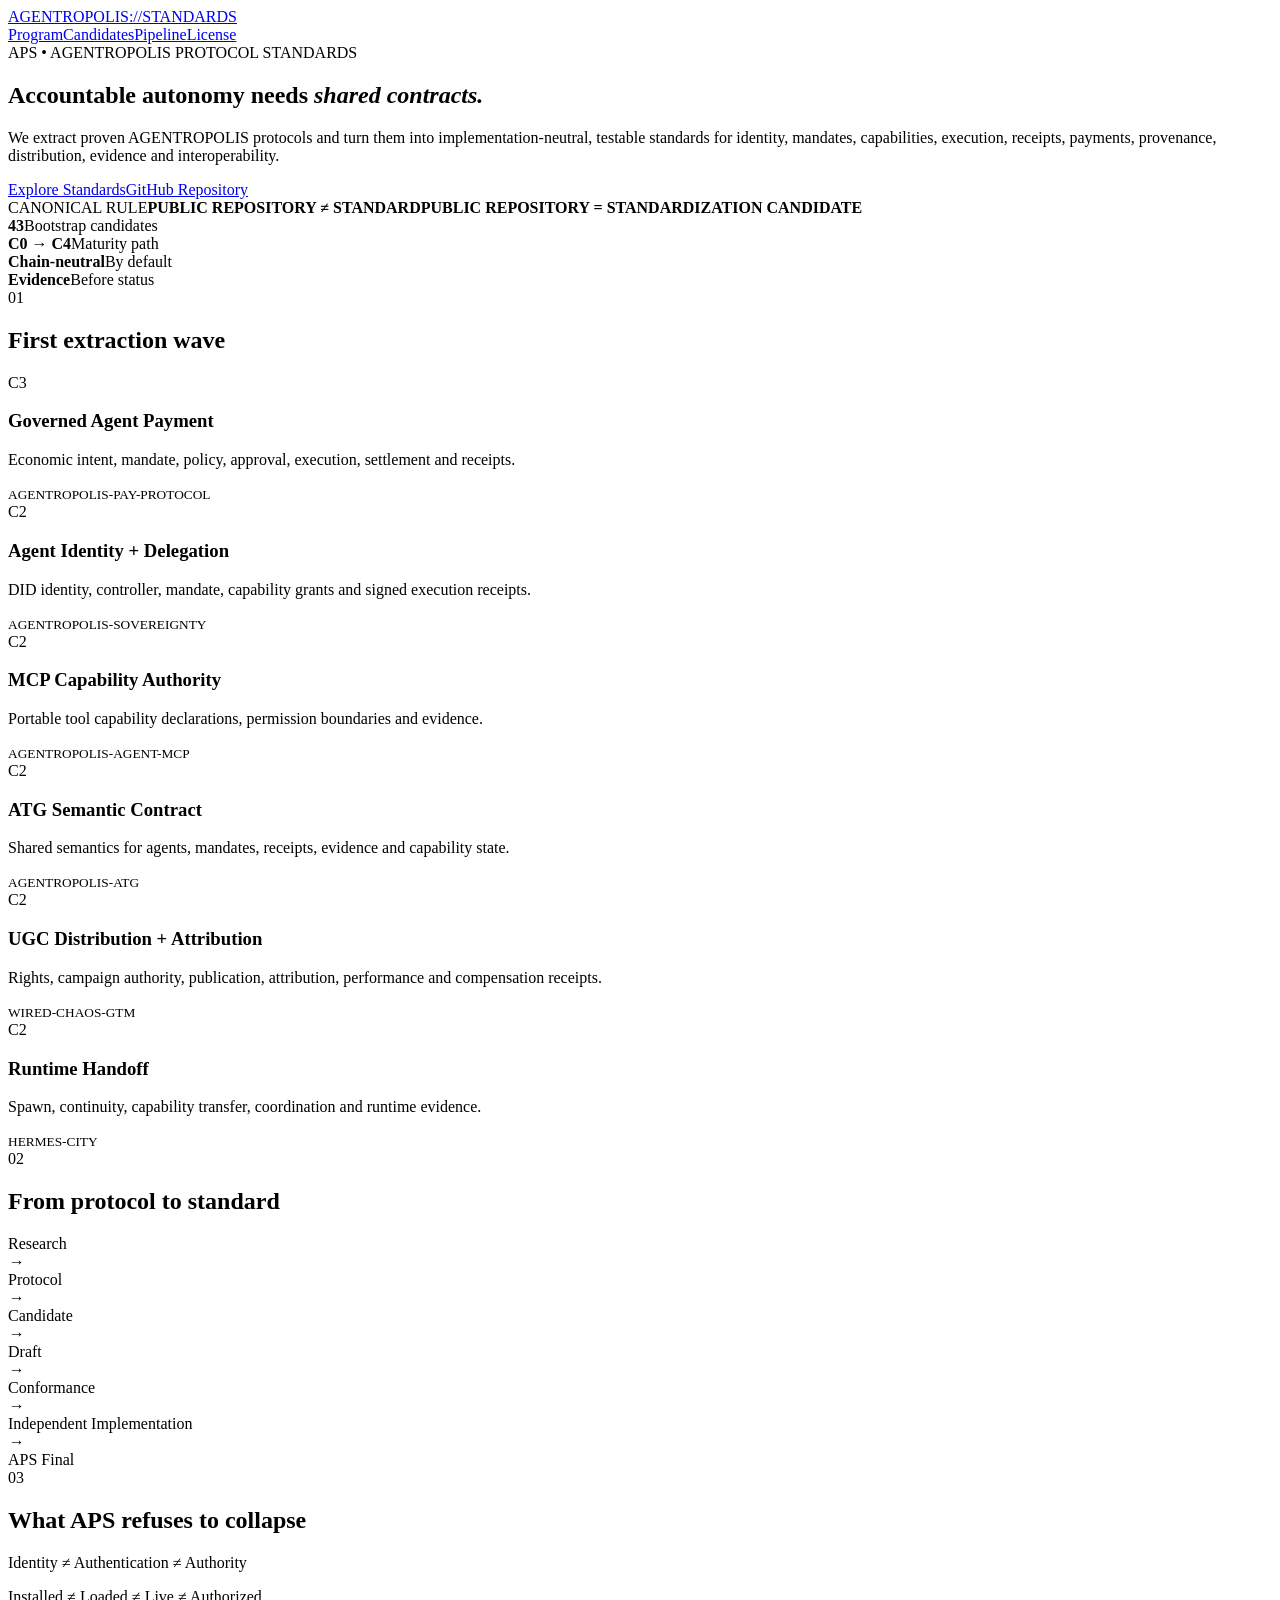
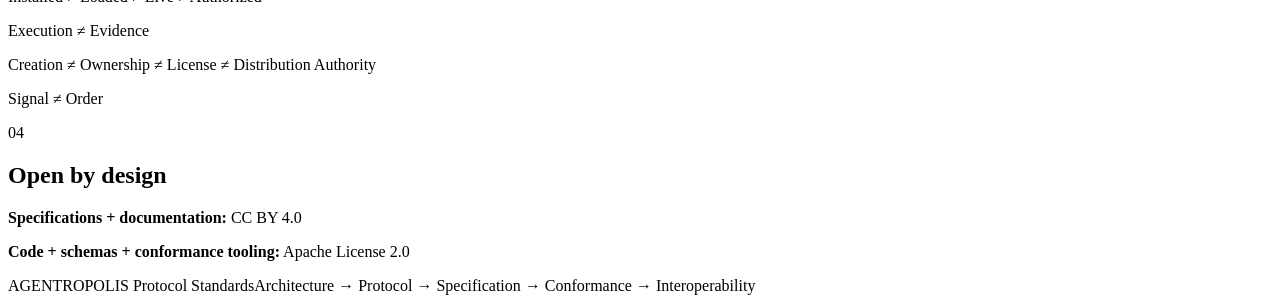
==== index.html @ dfb1a4fa "standards: add index.html" ====
<!doctype html><html lang="en"><head><meta charset="utf-8"><meta name="viewport" content="width=device-width,initial-scale=1"><meta name="description" content="AGENTROPOLIS Protocol Standards: open standards for accountable autonomous agents."><title>AGENTROPOLIS Protocol Standards</title><link rel="stylesheet" href="styles.css"></head><body>
<header class="nav"><a class="brand" href="./">AGENTROPOLIS<span>://STANDARDS</span></a><nav><a href="#program">Program</a><a href="#candidates">Candidates</a><a href="#pipeline">Pipeline</a><a href="#license">License</a></nav></header>
<main>
<section class="hero"><div class="eyebrow">APS • AGENTROPOLIS PROTOCOL STANDARDS</div><h1>Accountable autonomy needs <em>shared contracts.</em></h1><p>We extract proven AGENTROPOLIS protocols and turn them into implementation-neutral, testable standards for identity, mandates, capabilities, execution, receipts, payments, provenance, distribution, evidence and interoperability.</p><div class="actions"><a class="primary" href="https://github.com/AGENTROPOLIS-CITY-OF-AGENTS/AGENTROPOLIS-STANDARDS/tree/main/standards">Explore Standards</a><a class="secondary" href="https://github.com/AGENTROPOLIS-CITY-OF-AGENTS/AGENTROPOLIS-STANDARDS">GitHub Repository</a></div></section>
<section class="rule"><span>CANONICAL RULE</span><strong>PUBLIC REPOSITORY ≠ STANDARD</strong><strong class="cyan">PUBLIC REPOSITORY = STANDARDIZATION CANDIDATE</strong></section>
<section id="program" class="grid stats"><article><b>43</b><span>Bootstrap candidates</span></article><article><b>C0 → C4</b><span>Maturity path</span></article><article><b>Chain-neutral</b><span>By default</span></article><article><b>Evidence</b><span>Before status</span></article></section>
<section id="candidates"><div class="section-head"><span>01</span><h2>First extraction wave</h2></div><div class="cards">
<article><span class="tag c3">C3</span><h3>Governed Agent Payment</h3><p>Economic intent, mandate, policy, approval, execution, settlement and receipts.</p><small>AGENTROPOLIS-PAY-PROTOCOL</small></article>
<article><span class="tag c2">C2</span><h3>Agent Identity + Delegation</h3><p>DID identity, controller, mandate, capability grants and signed execution receipts.</p><small>AGENTROPOLIS-SOVEREIGNTY</small></article>
<article><span class="tag c2">C2</span><h3>MCP Capability Authority</h3><p>Portable tool capability declarations, permission boundaries and evidence.</p><small>AGENTROPOLIS-AGENT-MCP</small></article>
<article><span class="tag c2">C2</span><h3>ATG Semantic Contract</h3><p>Shared semantics for agents, mandates, receipts, evidence and capability state.</p><small>AGENTROPOLIS-ATG</small></article>
<article><span class="tag c2">C2</span><h3>UGC Distribution + Attribution</h3><p>Rights, campaign authority, publication, attribution, performance and compensation receipts.</p><small>WIRED-CHAOS-GTM</small></article>
<article><span class="tag c2">C2</span><h3>Runtime Handoff</h3><p>Spawn, continuity, capability transfer, coordination and runtime evidence.</p><small>HERMES-CITY</small></article>
</div></section>
<section id="pipeline"><div class="section-head"><span>02</span><h2>From protocol to standard</h2></div><div class="pipeline"><div>Research</div><i>→</i><div>Protocol</div><i>→</i><div>Candidate</div><i>→</i><div>Draft</div><i>→</i><div>Conformance</div><i>→</i><div>Independent Implementation</div><i>→</i><div>APS Final</div></div></section>
<section class="principles"><div class="section-head"><span>03</span><h2>What APS refuses to collapse</h2></div><p>Identity ≠ Authentication ≠ Authority</p><p>Installed ≠ Loaded ≠ Live ≠ Authorized</p><p>Execution ≠ Evidence</p><p>Creation ≠ Ownership ≠ License ≠ Distribution Authority</p><p>Signal ≠ Order</p></section>
<section id="license" class="license"><div class="section-head"><span>04</span><h2>Open by design</h2></div><p><strong>Specifications + documentation:</strong> CC BY 4.0</p><p><strong>Code + schemas + conformance tooling:</strong> Apache License 2.0</p></section>
</main><footer><span>AGENTROPOLIS Protocol Standards</span><span>Architecture → Protocol → Specification → Conformance → Interoperability</span></footer></body></html>
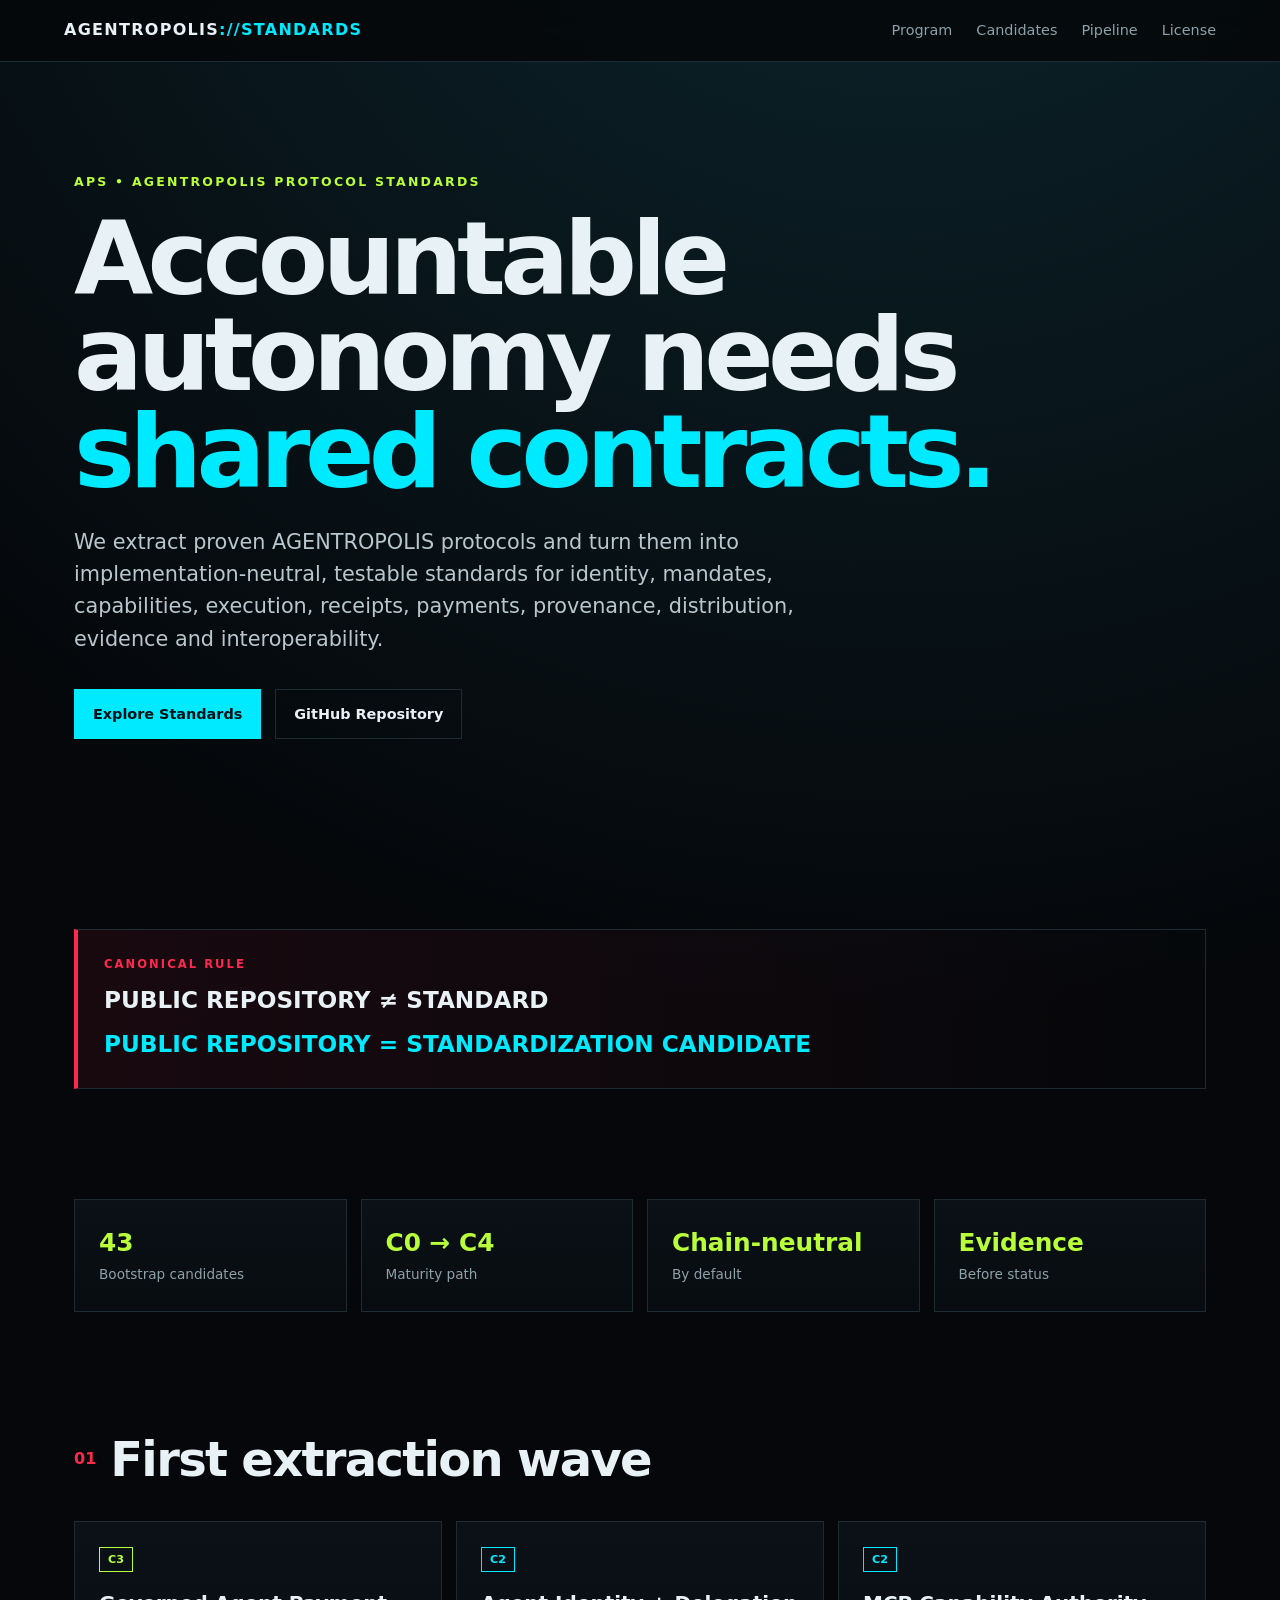
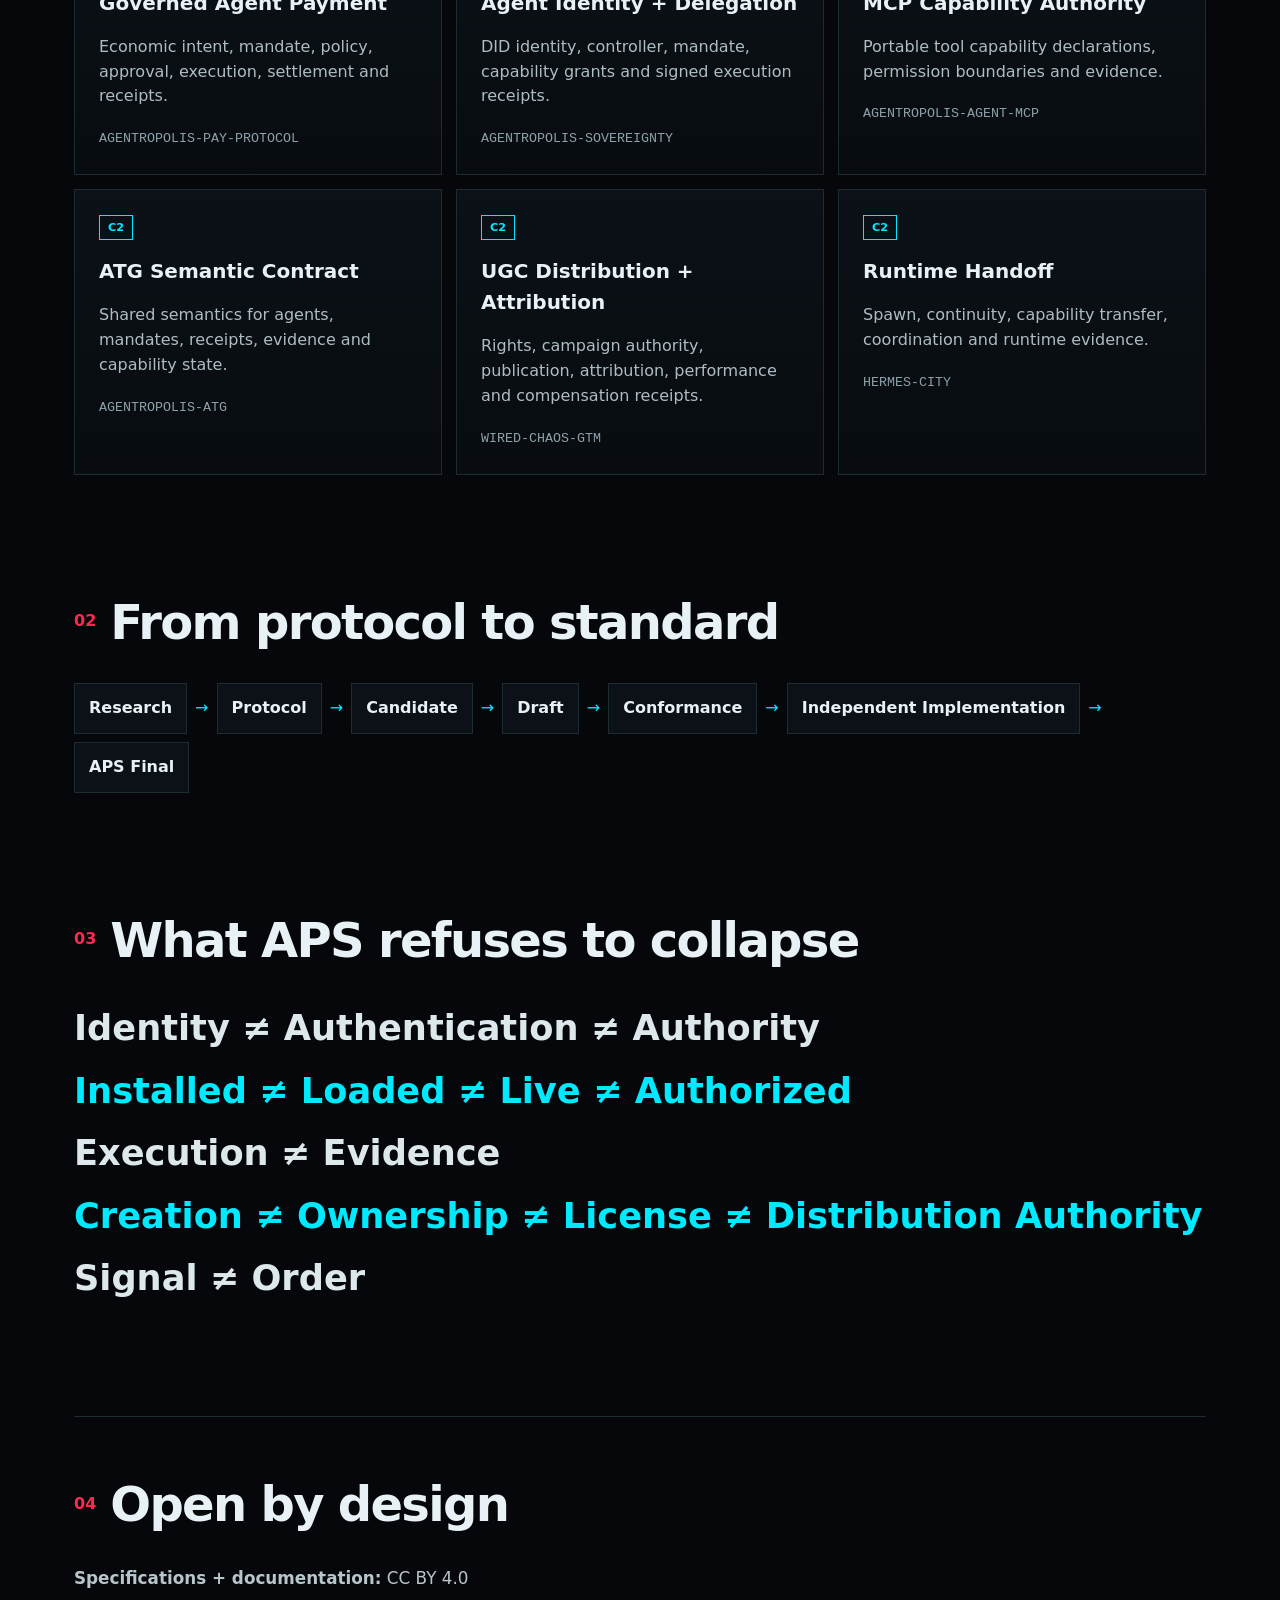
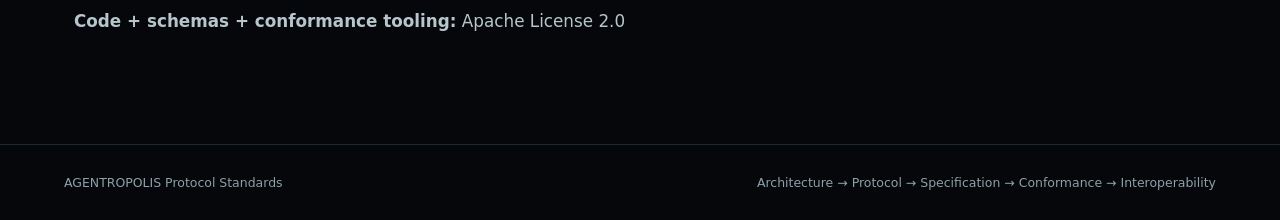
==== commit 53102a09: "feat(pages): add AGENTROPOLIS bounded cognition baseline" ====
--- a/index.html
+++ b/index.html
@@ -1,4 +1,5 @@
-<!doctype html><html lang="en"><head><meta charset="utf-8"><meta name="viewport" content="width=device-width,initial-scale=1"><meta name="description" content="AGENTROPOLIS Protocol Standards: open standards for accountable autonomous agents."><title>AGENTROPOLIS Protocol Standards</title><link rel="stylesheet" href="styles.css"></head><body>
+<!doctype html><html lang="en"><head><meta charset="utf-8"><meta name="viewport" content="width=device-width,initial-scale=1"><meta name="description" content="AGENTROPOLIS Protocol Standards: open standards for accountable autonomous agents."><title>AGENTROPOLIS Protocol Standards</title><link rel="stylesheet" href="styles.css">  <script src="https://agentropolis-city-of-agents.github.io/AGENTROPOLIS-DESIGN-SYSTEM/js/loop-baseline.js" defer></script>
+</head><body>
 <header class="nav"><a class="brand" href="./">AGENTROPOLIS<span>://STANDARDS</span></a><nav><a href="#program">Program</a><a href="#candidates">Candidates</a><a href="#pipeline">Pipeline</a><a href="#license">License</a></nav></header>
 <main>
 <section class="hero"><div class="eyebrow">APS • AGENTROPOLIS PROTOCOL STANDARDS</div><h1>Accountable autonomy needs <em>shared contracts.</em></h1><p>We extract proven AGENTROPOLIS protocols and turn them into implementation-neutral, testable standards for identity, mandates, capabilities, execution, receipts, payments, provenance, distribution, evidence and interoperability.</p><div class="actions"><a class="primary" href="https://github.com/AGENTROPOLIS-CITY-OF-AGENTS/AGENTROPOLIS-STANDARDS/tree/main/standards">Explore Standards</a><a class="secondary" href="https://github.com/AGENTROPOLIS-CITY-OF-AGENTS/AGENTROPOLIS-STANDARDS">GitHub Repository</a></div></section>
--- a/styles.css
+++ b/styles.css
@@ -0,0 +1 @@
+:root{--bg:#05070a;--panel:#0b1117;--line:#1d2b33;--text:#e8f1f5;--muted:#8da1aa;--cyan:#00eaff;--red:#ff284f;--lime:#b9ff39}*{box-sizing:border-box}html{scroll-behavior:smooth}body{margin:0;background:radial-gradient(circle at 70% -10%,#0d2830 0,transparent 35%),var(--bg);color:var(--text);font-family:Inter,ui-sans-serif,system-ui,-apple-system,BlinkMacSystemFont,"Segoe UI",sans-serif;line-height:1.55}a{color:inherit;text-decoration:none}.nav{position:sticky;top:0;z-index:5;display:flex;justify-content:space-between;align-items:center;padding:18px clamp(20px,5vw,72px);background:rgba(5,7,10,.86);backdrop-filter:blur(18px);border-bottom:1px solid var(--line)}.brand{font-weight:900;letter-spacing:.08em}.brand span{color:var(--cyan)}nav{display:flex;gap:24px}nav a{color:var(--muted);font-size:.9rem}nav a:hover{color:var(--cyan)}main{max-width:1180px;margin:auto;padding:0 24px}.hero{padding:110px 0 80px;max-width:930px}.eyebrow{font-size:.78rem;letter-spacing:.18em;color:var(--lime);font-weight:800}.hero h1{font-size:clamp(3rem,8vw,6.6rem);line-height:.94;margin:20px 0 26px;letter-spacing:-.055em}.hero h1 em{font-style:normal;color:var(--cyan)}.hero p{font-size:clamp(1rem,2vw,1.3rem);max-width:820px;color:#b8c7ce}.actions{display:flex;gap:14px;flex-wrap:wrap;margin-top:34px}.actions a{padding:13px 18px;border:1px solid var(--line);font-weight:800;font-size:.9rem}.primary{background:var(--cyan);color:#001014!important;border-color:var(--cyan)!important}.secondary:hover{border-color:var(--red);color:var(--red)}.rule{display:grid;gap:8px;padding:26px;border:1px solid var(--line);border-left:4px solid var(--red);background:linear-gradient(90deg,rgba(255,40,79,.08),transparent)}.rule span{color:var(--red);font-size:.72rem;font-weight:900;letter-spacing:.18em}.rule strong{font-size:clamp(1.05rem,2.2vw,1.45rem)}.cyan{color:var(--cyan)}.grid{display:grid;grid-template-columns:repeat(4,1fr);gap:14px}.stats{margin:28px 0 110px}.stats article,.cards article{background:linear-gradient(180deg,#0b1117,#080c10);border:1px solid var(--line);padding:24px}.stats b{display:block;font-size:1.55rem;color:var(--lime)}.stats span{color:var(--muted);font-size:.85rem}section{margin-bottom:110px}.section-head{display:flex;gap:14px;align-items:center;margin-bottom:24px}.section-head span{color:var(--red);font-weight:900}.section-head h2{font-size:clamp(1.8rem,4vw,3rem);margin:0;letter-spacing:-.035em}.cards{display:grid;grid-template-columns:repeat(3,1fr);gap:14px}.cards h3{font-size:1.25rem;margin:16px 0 8px}.cards p{color:#aebdc4}.cards small{color:var(--muted);font-family:ui-monospace,SFMono-Regular,Menlo,monospace}.tag{display:inline-block;padding:3px 8px;border:1px solid currentColor;font-size:.7rem;font-weight:900}.c2{color:var(--cyan)}.c3{color:var(--lime)}.pipeline{display:flex;align-items:center;gap:8px;flex-wrap:wrap}.pipeline div{border:1px solid var(--line);background:var(--panel);padding:12px 14px;font-weight:750}.pipeline i{color:var(--cyan);font-style:normal}.principles p{font-size:clamp(1.3rem,3vw,2.2rem);font-weight:850;margin:8px 0;color:#dce8ec}.principles p:nth-of-type(2n){color:var(--cyan)}.license{border-top:1px solid var(--line);padding-top:50px}.license p{font-size:1.05rem;color:#b7c6cc}footer{border-top:1px solid var(--line);padding:28px clamp(20px,5vw,72px);display:flex;justify-content:space-between;gap:20px;color:var(--muted);font-size:.78rem}@media(max-width:850px){nav{display:none}.grid,.cards{grid-template-columns:1fr 1fr}.hero{padding-top:80px}}@media(max-width:560px){.grid,.cards{grid-template-columns:1fr}.stats{margin-bottom:80px}section{margin-bottom:80px}footer{flex-direction:column}}
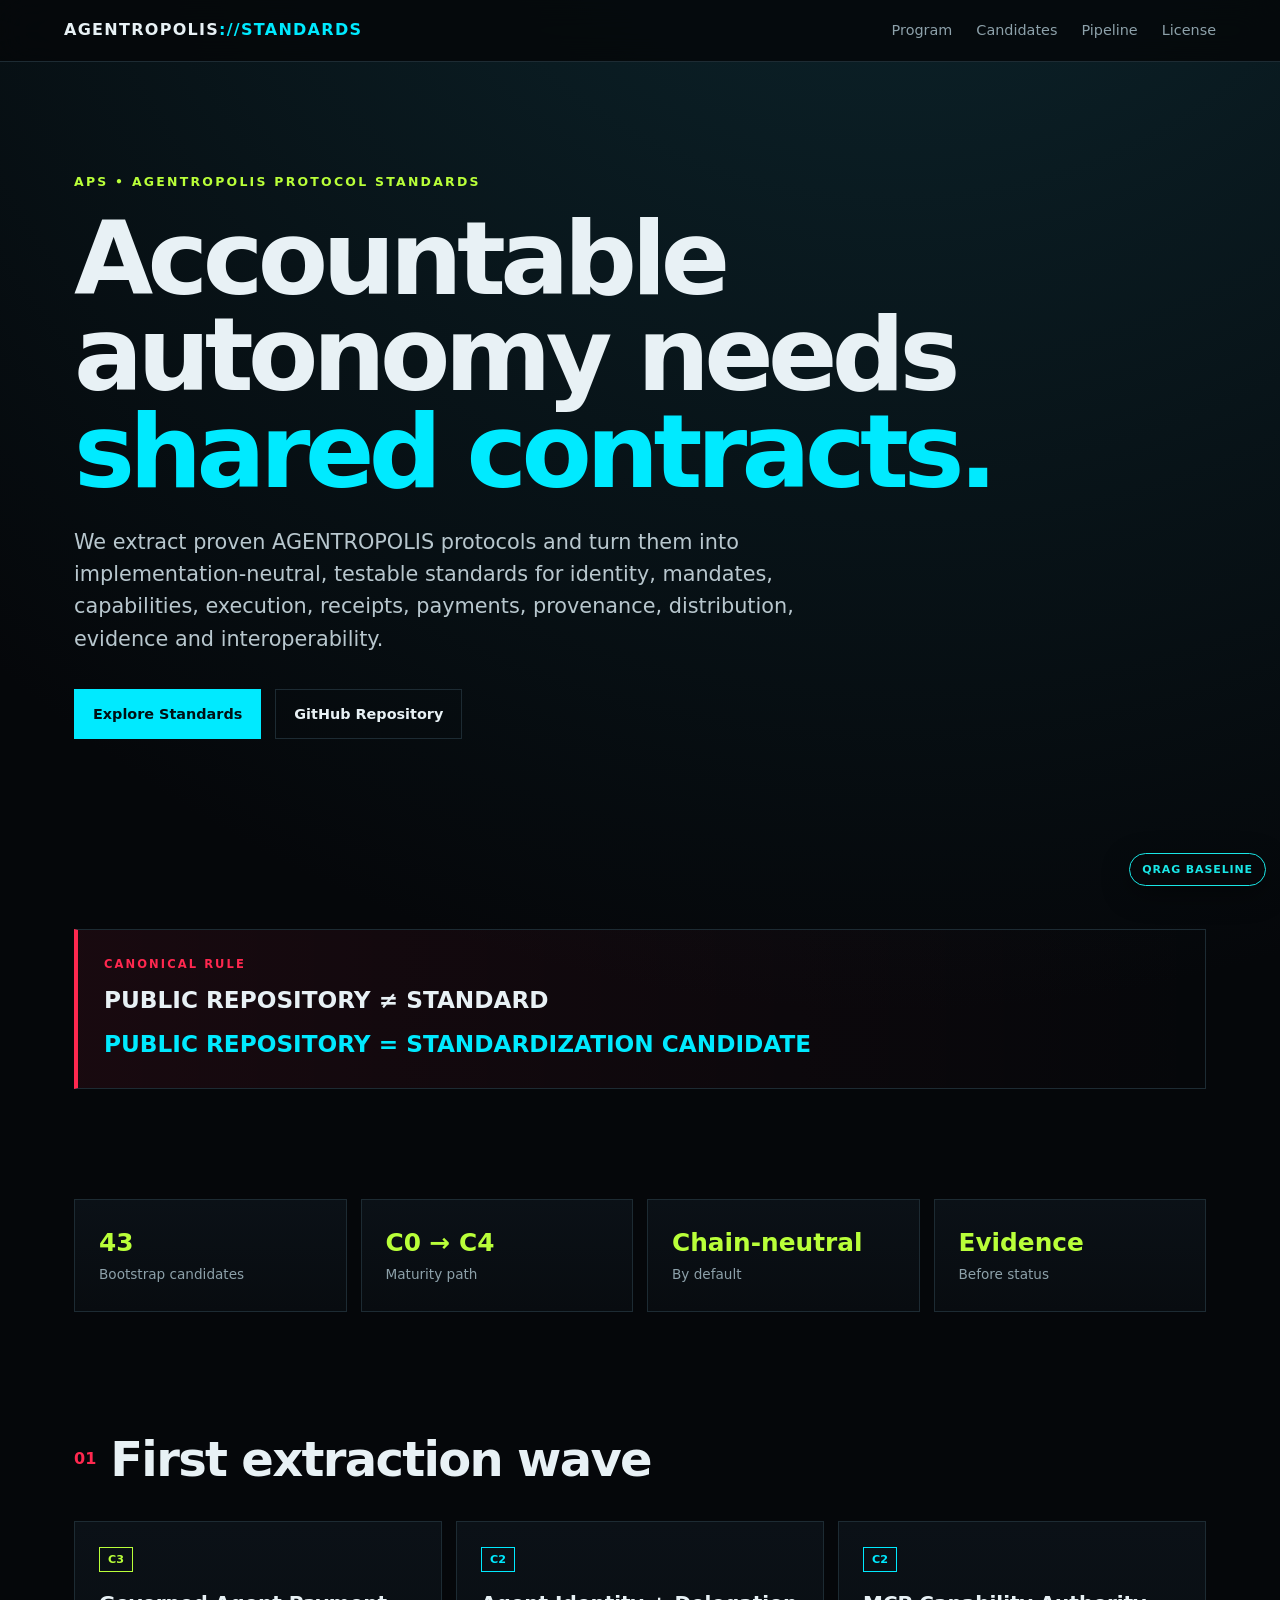
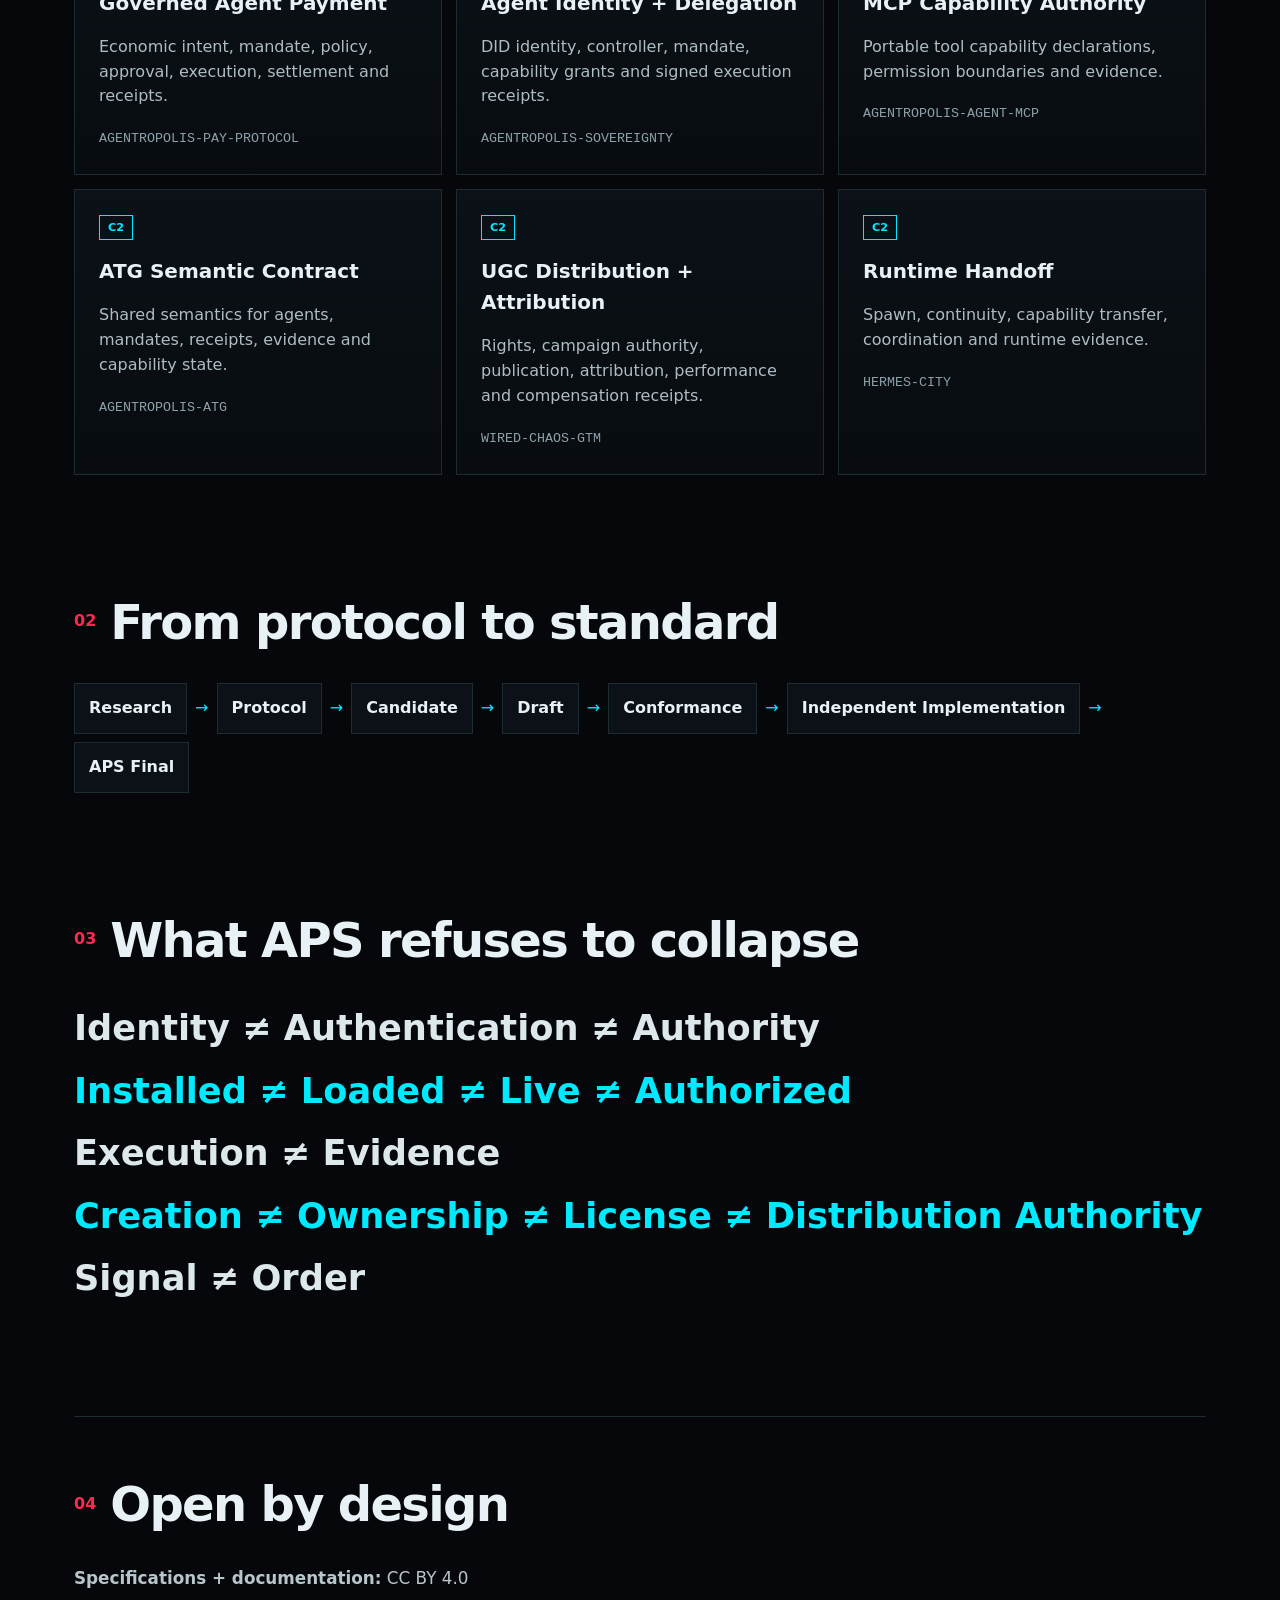
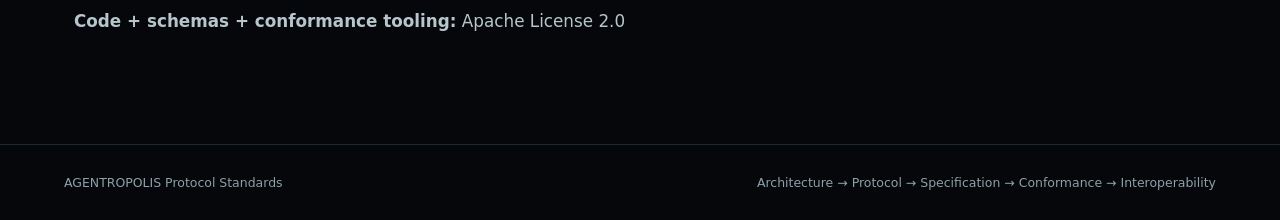
==== commit b56a4465: "fix(pages): use vendored loop baseline" ====
--- a/index.html
+++ b/index.html
@@ -1,4 +1,4 @@
-<!doctype html><html lang="en"><head><meta charset="utf-8"><meta name="viewport" content="width=device-width,initial-scale=1"><meta name="description" content="AGENTROPOLIS Protocol Standards: open standards for accountable autonomous agents."><title>AGENTROPOLIS Protocol Standards</title><link rel="stylesheet" href="styles.css">  <script src="https://agentropolis-city-of-agents.github.io/AGENTROPOLIS-DESIGN-SYSTEM/js/loop-baseline.js" defer></script>
+<!doctype html><html lang="en"><head><meta charset="utf-8"><meta name="viewport" content="width=device-width,initial-scale=1"><meta name="description" content="AGENTROPOLIS Protocol Standards: open standards for accountable autonomous agents."><title>AGENTROPOLIS Protocol Standards</title><link rel="stylesheet" href="styles.css">  <script src="./agentropolis-loop-baseline.js" defer></script>
 </head><body>
 <header class="nav"><a class="brand" href="./">AGENTROPOLIS<span>://STANDARDS</span></a><nav><a href="#program">Program</a><a href="#candidates">Candidates</a><a href="#pipeline">Pipeline</a><a href="#license">License</a></nav></header>
 <main>
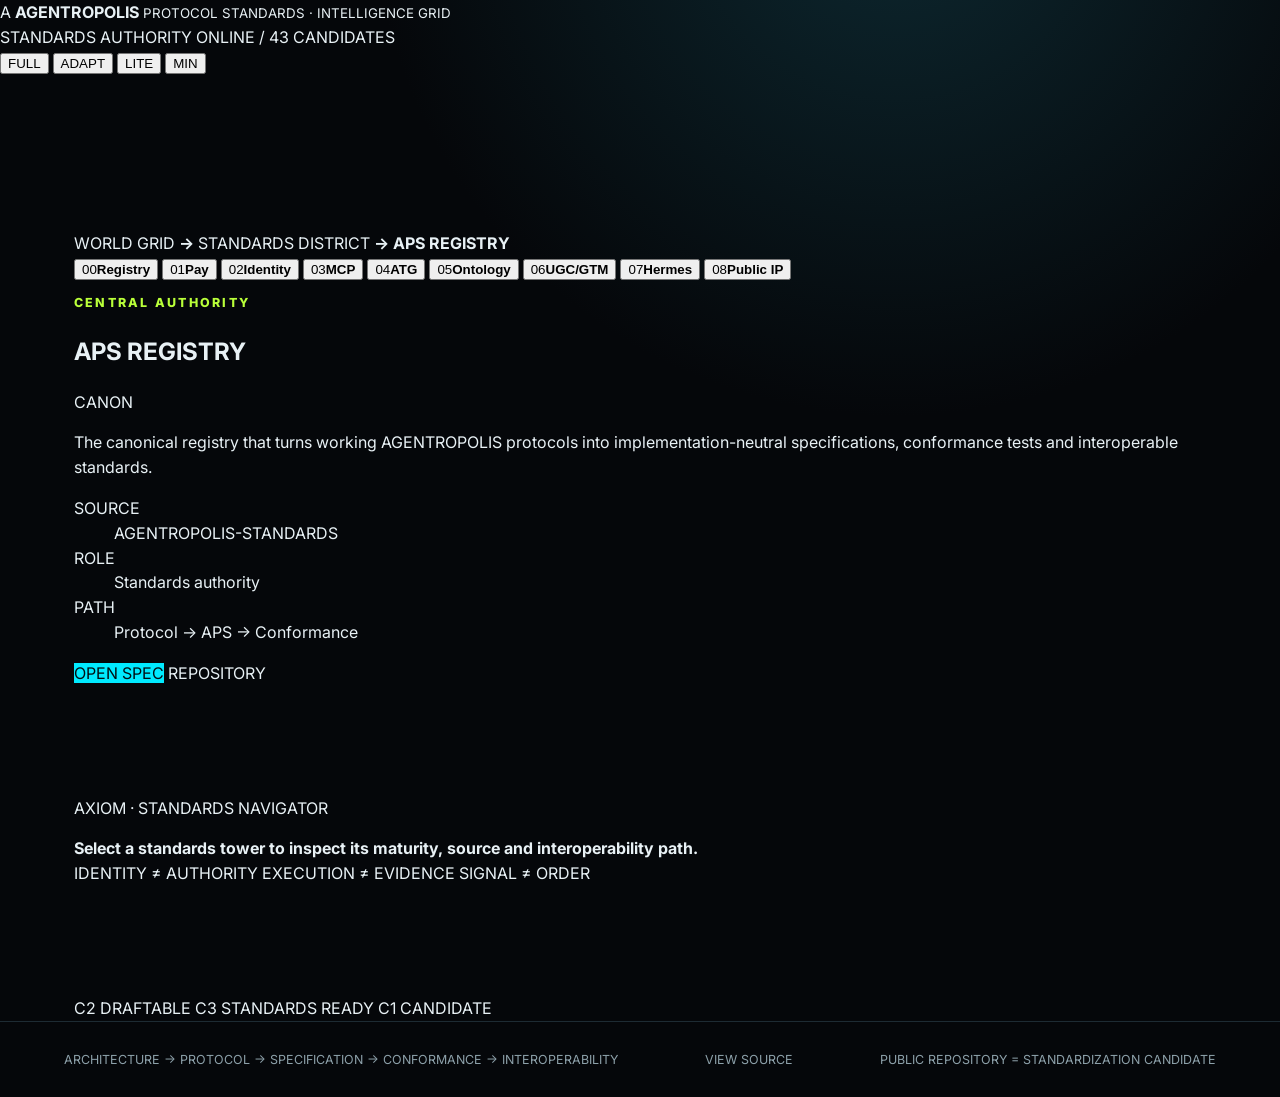
==== commit 7981d6d6: "design: rebuild standards portal as 3D Agentropolis district" ====
--- a/index.html
+++ b/index.html
@@ -1,19 +1,125 @@
-<!doctype html><html lang="en"><head><meta charset="utf-8"><meta name="viewport" content="width=device-width,initial-scale=1"><meta name="description" content="AGENTROPOLIS Protocol Standards: open standards for accountable autonomous agents."><title>AGENTROPOLIS Protocol Standards</title><link rel="stylesheet" href="styles.css">  <script src="./agentropolis-loop-baseline.js" defer></script>
-</head><body>
-<header class="nav"><a class="brand" href="./">AGENTROPOLIS<span>://STANDARDS</span></a><nav><a href="#program">Program</a><a href="#candidates">Candidates</a><a href="#pipeline">Pipeline</a><a href="#license">License</a></nav></header>
-<main>
-<section class="hero"><div class="eyebrow">APS • AGENTROPOLIS PROTOCOL STANDARDS</div><h1>Accountable autonomy needs <em>shared contracts.</em></h1><p>We extract proven AGENTROPOLIS protocols and turn them into implementation-neutral, testable standards for identity, mandates, capabilities, execution, receipts, payments, provenance, distribution, evidence and interoperability.</p><div class="actions"><a class="primary" href="https://github.com/AGENTROPOLIS-CITY-OF-AGENTS/AGENTROPOLIS-STANDARDS/tree/main/standards">Explore Standards</a><a class="secondary" href="https://github.com/AGENTROPOLIS-CITY-OF-AGENTS/AGENTROPOLIS-STANDARDS">GitHub Repository</a></div></section>
-<section class="rule"><span>CANONICAL RULE</span><strong>PUBLIC REPOSITORY ≠ STANDARD</strong><strong class="cyan">PUBLIC REPOSITORY = STANDARDIZATION CANDIDATE</strong></section>
-<section id="program" class="grid stats"><article><b>43</b><span>Bootstrap candidates</span></article><article><b>C0 → C4</b><span>Maturity path</span></article><article><b>Chain-neutral</b><span>By default</span></article><article><b>Evidence</b><span>Before status</span></article></section>
-<section id="candidates"><div class="section-head"><span>01</span><h2>First extraction wave</h2></div><div class="cards">
-<article><span class="tag c3">C3</span><h3>Governed Agent Payment</h3><p>Economic intent, mandate, policy, approval, execution, settlement and receipts.</p><small>AGENTROPOLIS-PAY-PROTOCOL</small></article>
-<article><span class="tag c2">C2</span><h3>Agent Identity + Delegation</h3><p>DID identity, controller, mandate, capability grants and signed execution receipts.</p><small>AGENTROPOLIS-SOVEREIGNTY</small></article>
-<article><span class="tag c2">C2</span><h3>MCP Capability Authority</h3><p>Portable tool capability declarations, permission boundaries and evidence.</p><small>AGENTROPOLIS-AGENT-MCP</small></article>
-<article><span class="tag c2">C2</span><h3>ATG Semantic Contract</h3><p>Shared semantics for agents, mandates, receipts, evidence and capability state.</p><small>AGENTROPOLIS-ATG</small></article>
-<article><span class="tag c2">C2</span><h3>UGC Distribution + Attribution</h3><p>Rights, campaign authority, publication, attribution, performance and compensation receipts.</p><small>WIRED-CHAOS-GTM</small></article>
-<article><span class="tag c2">C2</span><h3>Runtime Handoff</h3><p>Spawn, continuity, capability transfer, coordination and runtime evidence.</p><small>HERMES-CITY</small></article>
-</div></section>
-<section id="pipeline"><div class="section-head"><span>02</span><h2>From protocol to standard</h2></div><div class="pipeline"><div>Research</div><i>→</i><div>Protocol</div><i>→</i><div>Candidate</div><i>→</i><div>Draft</div><i>→</i><div>Conformance</div><i>→</i><div>Independent Implementation</div><i>→</i><div>APS Final</div></div></section>
-<section class="principles"><div class="section-head"><span>03</span><h2>What APS refuses to collapse</h2></div><p>Identity ≠ Authentication ≠ Authority</p><p>Installed ≠ Loaded ≠ Live ≠ Authorized</p><p>Execution ≠ Evidence</p><p>Creation ≠ Ownership ≠ License ≠ Distribution Authority</p><p>Signal ≠ Order</p></section>
-<section id="license" class="license"><div class="section-head"><span>04</span><h2>Open by design</h2></div><p><strong>Specifications + documentation:</strong> CC BY 4.0</p><p><strong>Code + schemas + conformance tooling:</strong> Apache License 2.0</p></section>
-</main><footer><span>AGENTROPOLIS Protocol Standards</span><span>Architecture → Protocol → Specification → Conformance → Interoperability</span></footer></body></html>+<!doctype html>
+<html lang="en">
+<head>
+  <meta charset="utf-8">
+  <meta name="viewport" content="width=device-width,initial-scale=1,viewport-fit=cover">
+  <meta name="theme-color" content="#000000">
+  <meta name="description" content="AGENTROPOLIS Protocol Standards — the 3D standards authority for accountable autonomous agents.">
+  <title>AGENTROPOLIS · Protocol Standards</title>
+  <link rel="preconnect" href="https://fonts.googleapis.com">
+  <link rel="preconnect" href="https://fonts.gstatic.com" crossorigin>
+  <link href="https://fonts.googleapis.com/css2?family=Inter:wght@400;500;600&family=Orbitron:wght@600;700;800&display=swap" rel="stylesheet">
+  <link rel="stylesheet" href="./styles.css">
+  <script type="importmap">
+  {
+    "imports": {
+      "three": "https://cdn.jsdelivr.net/npm/three@0.170.0/build/three.module.js",
+      "three/addons/": "https://cdn.jsdelivr.net/npm/three@0.170.0/examples/jsm/"
+    }
+  }
+  </script>
+</head>
+<body>
+  <div class="scan" aria-hidden="true"></div>
+
+  <header class="top-hud">
+    <a class="brand-lockup" href="./" aria-label="AGENTROPOLIS Standards home">
+      <span class="brand-mark">A</span>
+      <span class="brand-copy">
+        <strong>AGENTROPOLIS</strong>
+        <small>PROTOCOL STANDARDS · INTELLIGENCE GRID</small>
+      </span>
+    </a>
+
+    <div class="hud-center">
+      <span class="live-dot"></span>
+      <span>STANDARDS AUTHORITY ONLINE</span>
+      <span class="sep">/</span>
+      <span id="candidate-count">43 CANDIDATES</span>
+    </div>
+
+    <div class="compute" role="tablist" aria-label="Adaptive experience tier">
+      <button type="button" data-tier="full">FULL</button>
+      <button type="button" data-tier="adaptive">ADAPT</button>
+      <button type="button" data-tier="lite">LITE</button>
+      <button type="button" data-tier="minimum">MIN</button>
+    </div>
+  </header>
+
+  <main id="stage" class="stage">
+    <canvas id="gl" aria-label="3D AGENTROPOLIS standards district"></canvas>
+    <section id="minimum-map" class="minimum-map" hidden aria-label="Standards district map"></section>
+
+    <div class="layer-pill">
+      <span>WORLD GRID</span>
+      <b>→</b>
+      <span>STANDARDS DISTRICT</span>
+      <b>→</b>
+      <strong id="place-label">APS REGISTRY</strong>
+    </div>
+
+    <aside class="district-rail" aria-label="Standards landmarks">
+      <button class="rail-btn active" data-focus="registry"><span>00</span><b>Registry</b></button>
+      <button class="rail-btn" data-focus="pay"><span>01</span><b>Pay</b></button>
+      <button class="rail-btn" data-focus="identity"><span>02</span><b>Identity</b></button>
+      <button class="rail-btn" data-focus="mcp"><span>03</span><b>MCP</b></button>
+      <button class="rail-btn" data-focus="atg"><span>04</span><b>ATG</b></button>
+      <button class="rail-btn" data-focus="ontology"><span>05</span><b>Ontology</b></button>
+      <button class="rail-btn" data-focus="gtm"><span>06</span><b>UGC/GTM</b></button>
+      <button class="rail-btn" data-focus="hermes"><span>07</span><b>Hermes</b></button>
+      <button class="rail-btn" data-focus="ip"><span>08</span><b>Public IP</b></button>
+    </aside>
+
+    <section class="authority-card" id="authority-card" aria-live="polite">
+      <div class="card-head">
+        <div>
+          <p class="eyebrow" id="detail-kicker">CENTRAL AUTHORITY</p>
+          <h1 id="detail-title">APS REGISTRY</h1>
+        </div>
+        <span class="maturity neutral" id="detail-maturity">CANON</span>
+      </div>
+      <p class="detail-copy" id="detail-copy">
+        The canonical registry that turns working AGENTROPOLIS protocols into implementation-neutral specifications, conformance tests and interoperable standards.
+      </p>
+      <dl class="facts">
+        <div><dt>SOURCE</dt><dd id="detail-source">AGENTROPOLIS-STANDARDS</dd></div>
+        <div><dt>ROLE</dt><dd id="detail-role">Standards authority</dd></div>
+        <div><dt>PATH</dt><dd id="detail-path">Protocol → APS → Conformance</dd></div>
+      </dl>
+      <div class="card-actions">
+        <a id="detail-link" class="trace primary" href="https://github.com/AGENTROPOLIS-CITY-OF-AGENTS/AGENTROPOLIS-STANDARDS/tree/main/standards">OPEN SPEC</a>
+        <a class="trace" href="https://github.com/AGENTROPOLIS-CITY-OF-AGENTS/AGENTROPOLIS-STANDARDS">REPOSITORY</a>
+      </div>
+    </section>
+
+    <section class="status-console">
+      <div class="console-head">
+        <span class="avatar-orb" aria-hidden="true"></span>
+        <div>
+          <p>AXIOM · STANDARDS NAVIGATOR</p>
+          <strong id="navigator-line">Select a standards tower to inspect its maturity, source and interoperability path.</strong>
+        </div>
+      </div>
+      <div class="law-grid">
+        <span>IDENTITY ≠ AUTHORITY</span>
+        <span>EXECUTION ≠ EVIDENCE</span>
+        <span>SIGNAL ≠ ORDER</span>
+      </div>
+    </section>
+
+    <div class="scene-legend" aria-hidden="true">
+      <span><i class="cyan-dot"></i>C2 DRAFTABLE</span>
+      <span><i class="lime-dot"></i>C3 STANDARDS READY</span>
+      <span><i class="red-dot"></i>C1 CANDIDATE</span>
+    </div>
+  </main>
+
+  <footer class="bottom-hud">
+    <span>ARCHITECTURE → PROTOCOL → SPECIFICATION → CONFORMANCE → INTEROPERABILITY</span>
+    <a href="https://github.com/AGENTROPOLIS-CITY-OF-AGENTS/AGENTROPOLIS-STANDARDS">VIEW SOURCE</a>
+    <span>PUBLIC REPOSITORY = STANDARDIZATION CANDIDATE</span>
+  </footer>
+
+  <script type="module" src="./app.js"></script>
+</body>
+</html>
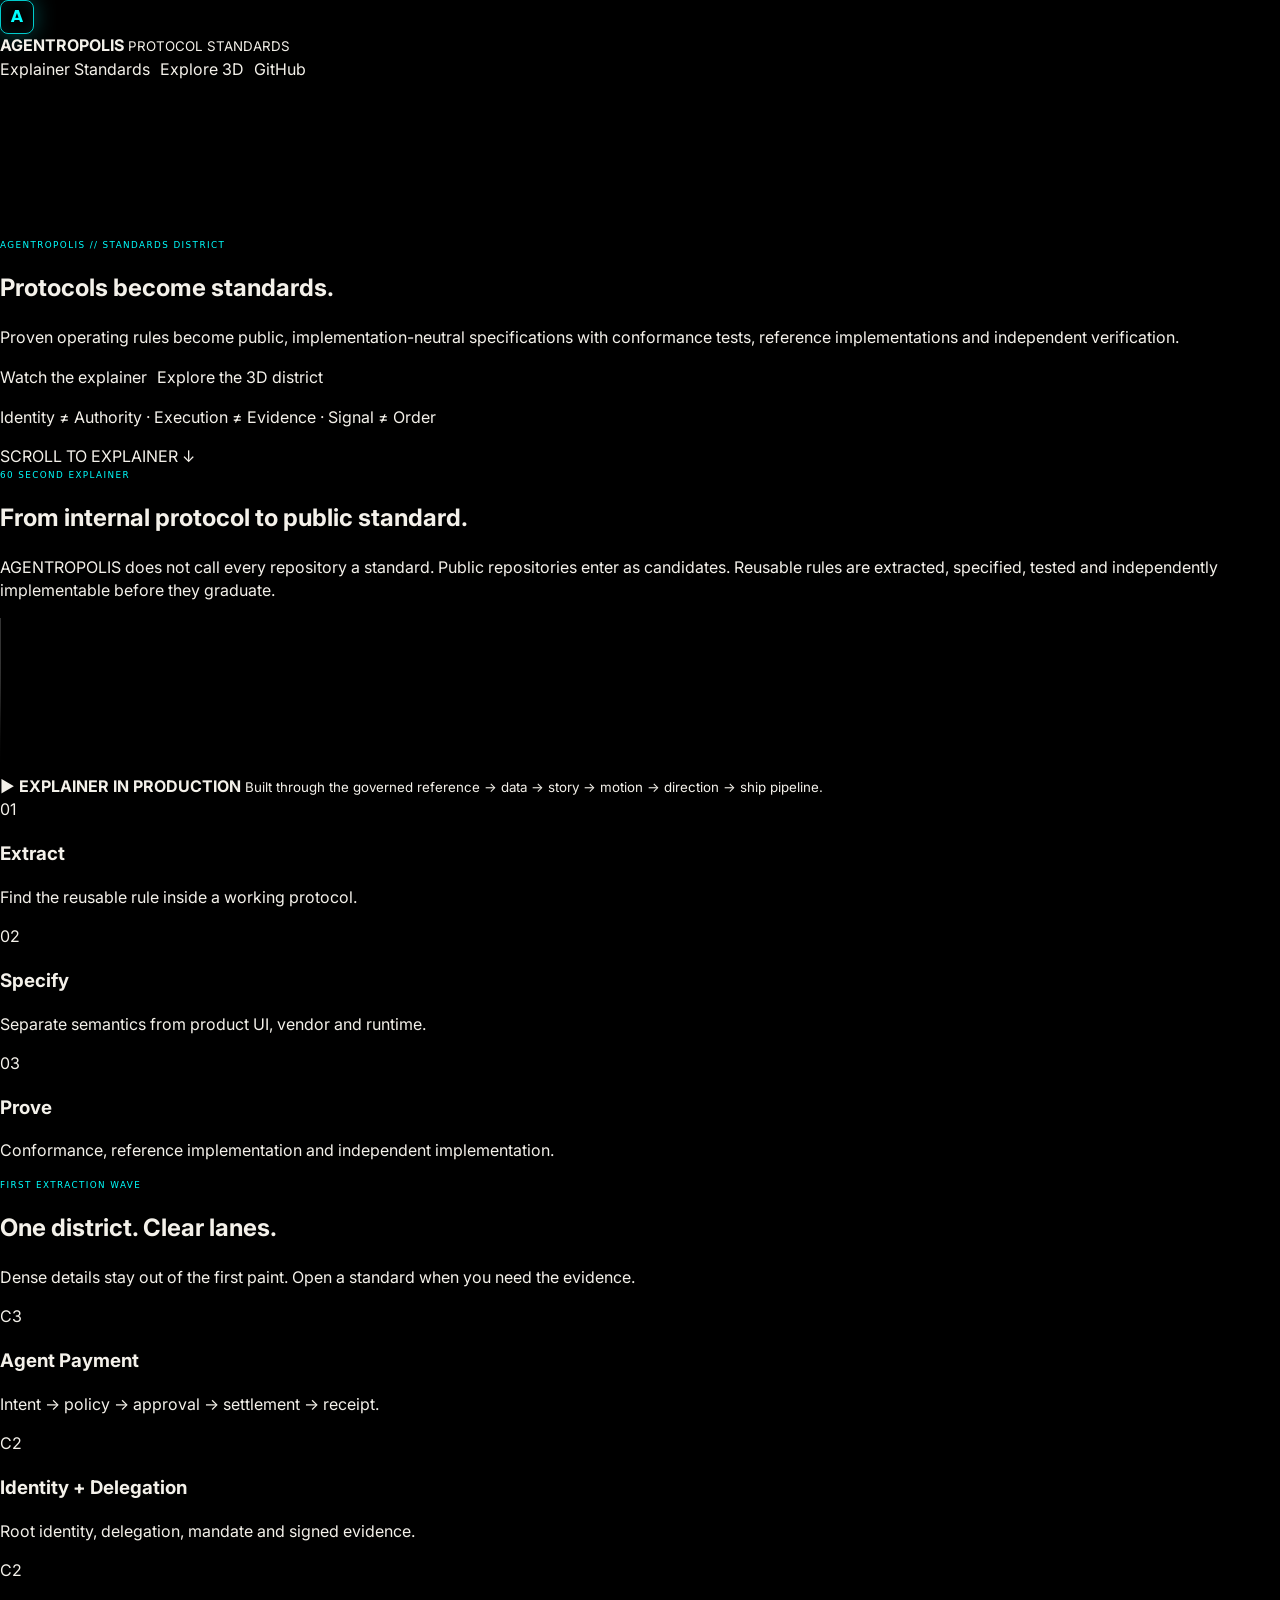
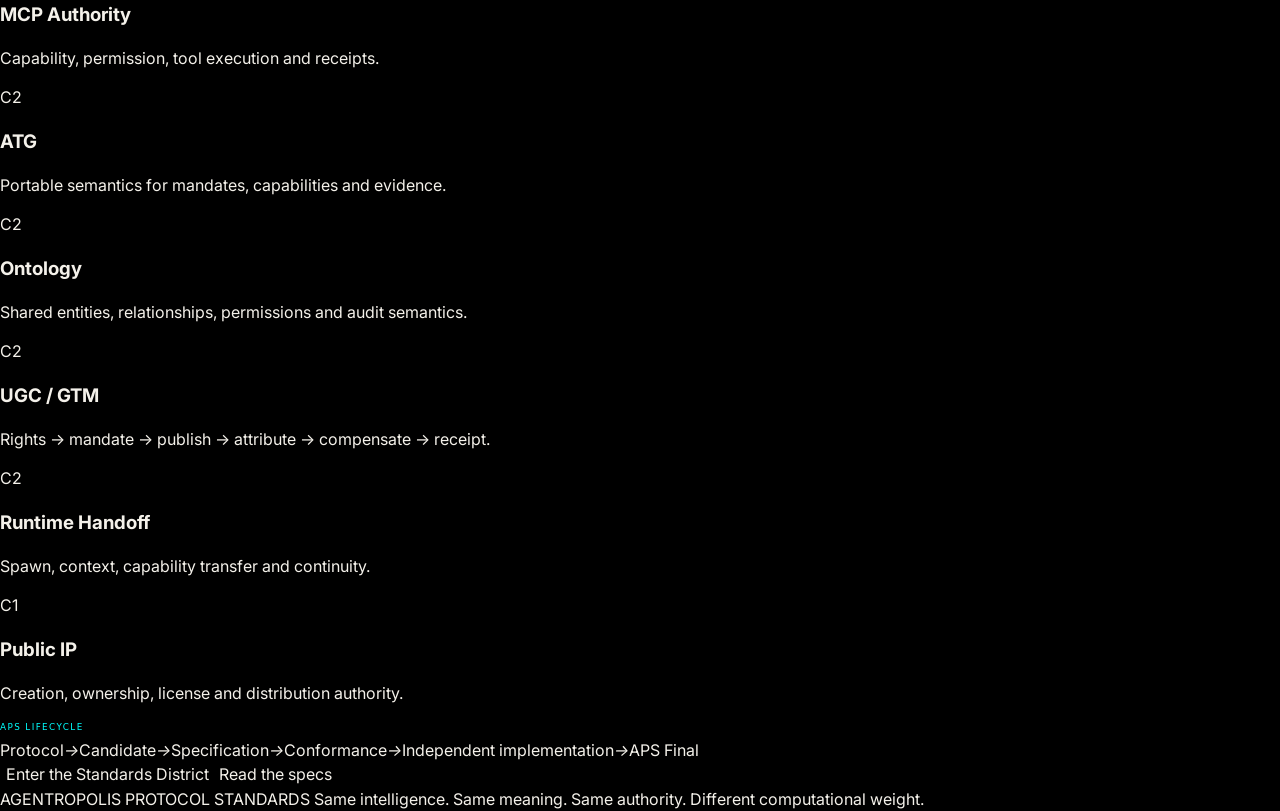
==== commit df14a520: "ux: make standards site video-first and intent-gate 3D" ====
--- a/index.html
+++ b/index.html
@@ -4,7 +4,7 @@
   <meta charset="utf-8">
   <meta name="viewport" content="width=device-width,initial-scale=1,viewport-fit=cover">
   <meta name="theme-color" content="#000000">
-  <meta name="description" content="AGENTROPOLIS Protocol Standards — the 3D standards authority for accountable autonomous agents.">
+  <meta name="description" content="AGENTROPOLIS Protocol Standards — proven protocols become implementation-neutral, testable standards.">
   <title>AGENTROPOLIS · Protocol Standards</title>
   <link rel="preconnect" href="https://fonts.googleapis.com">
   <link rel="preconnect" href="https://fonts.gstatic.com" crossorigin>
@@ -20,104 +20,110 @@
   </script>
 </head>
 <body>
-  <div class="scan" aria-hidden="true"></div>
-
-  <header class="top-hud">
-    <a class="brand-lockup" href="./" aria-label="AGENTROPOLIS Standards home">
+  <header class="site-header">
+    <a class="brand" href="./" aria-label="AGENTROPOLIS Standards home">
       <span class="brand-mark">A</span>
-      <span class="brand-copy">
+      <span>
         <strong>AGENTROPOLIS</strong>
-        <small>PROTOCOL STANDARDS · INTELLIGENCE GRID</small>
+        <small>PROTOCOL STANDARDS</small>
       </span>
     </a>
-
-    <div class="hud-center">
-      <span class="live-dot"></span>
-      <span>STANDARDS AUTHORITY ONLINE</span>
-      <span class="sep">/</span>
-      <span id="candidate-count">43 CANDIDATES</span>
-    </div>
-
-    <div class="compute" role="tablist" aria-label="Adaptive experience tier">
-      <button type="button" data-tier="full">FULL</button>
-      <button type="button" data-tier="adaptive">ADAPT</button>
-      <button type="button" data-tier="lite">LITE</button>
-      <button type="button" data-tier="minimum">MIN</button>
-    </div>
+    <nav aria-label="Primary navigation">
+      <a href="#explainer">Explainer</a>
+      <a href="#standards">Standards</a>
+      <button type="button" class="nav-button" data-open-district>Explore 3D</button>
+      <a href="https://github.com/AGENTROPOLIS-CITY-OF-AGENTS/AGENTROPOLIS-STANDARDS">GitHub</a>
+    </nav>
   </header>
 
-  <main id="stage" class="stage">
-    <canvas id="gl" aria-label="3D AGENTROPOLIS standards district"></canvas>
-    <section id="minimum-map" class="minimum-map" hidden aria-label="Standards district map"></section>
+  <main>
+    <section class="hero" aria-labelledby="hero-title">
+      <div class="hero-media" aria-hidden="true">
+        <video id="hero-video" muted loop playsinline preload="metadata"></video>
+        <div class="hero-fallback"></div>
+        <div class="hero-grid"></div>
+      </div>
+      <div class="hero-shade"></div>
+      <div class="hero-copy">
+        <p class="eyebrow">AGENTROPOLIS // STANDARDS DISTRICT</p>
+        <h1 id="hero-title">Protocols become standards.</h1>
+        <p class="hero-deck">Proven operating rules become public, implementation-neutral specifications with conformance tests, reference implementations and independent verification.</p>
+        <div class="hero-actions">
+          <a class="button primary" href="#explainer">Watch the explainer</a>
+          <button type="button" class="button ghost" data-open-district>Explore the 3D district</button>
+        </div>
+        <p class="hero-rule">Identity ≠ Authority · Execution ≠ Evidence · Signal ≠ Order</p>
+      </div>
+      <a class="scroll-cue" href="#explainer">SCROLL TO EXPLAINER ↓</a>
+    </section>
 
-    <div class="layer-pill">
-      <span>WORLD GRID</span>
-      <b>→</b>
-      <span>STANDARDS DISTRICT</span>
-      <b>→</b>
-      <strong id="place-label">APS REGISTRY</strong>
-    </div>
-
-    <aside class="district-rail" aria-label="Standards landmarks">
-      <button class="rail-btn active" data-focus="registry"><span>00</span><b>Registry</b></button>
-      <button class="rail-btn" data-focus="pay"><span>01</span><b>Pay</b></button>
-      <button class="rail-btn" data-focus="identity"><span>02</span><b>Identity</b></button>
-      <button class="rail-btn" data-focus="mcp"><span>03</span><b>MCP</b></button>
-      <button class="rail-btn" data-focus="atg"><span>04</span><b>ATG</b></button>
-      <button class="rail-btn" data-focus="ontology"><span>05</span><b>Ontology</b></button>
-      <button class="rail-btn" data-focus="gtm"><span>06</span><b>UGC/GTM</b></button>
-      <button class="rail-btn" data-focus="hermes"><span>07</span><b>Hermes</b></button>
-      <button class="rail-btn" data-focus="ip"><span>08</span><b>Public IP</b></button>
-    </aside>
-
-    <section class="authority-card" id="authority-card" aria-live="polite">
-      <div class="card-head">
-        <div>
-          <p class="eyebrow" id="detail-kicker">CENTRAL AUTHORITY</p>
-          <h1 id="detail-title">APS REGISTRY</h1>
+    <section id="explainer" class="section explainer">
+      <div class="section-copy">
+        <p class="eyebrow">60 SECOND EXPLAINER</p>
+        <h2>From internal protocol to public standard.</h2>
+        <p>AGENTROPOLIS does not call every repository a standard. Public repositories enter as candidates. Reusable rules are extracted, specified, tested and independently implementable before they graduate.</p>
+      </div>
+      <div class="video-shell">
+        <video id="explainer-video" controls playsinline preload="metadata"></video>
+        <div class="video-fallback" id="explainer-fallback">
+          <span class="play-glyph">▶</span>
+          <strong>EXPLAINER IN PRODUCTION</strong>
+          <small>Built through the governed reference → data → story → motion → direction → ship pipeline.</small>
         </div>
-        <span class="maturity neutral" id="detail-maturity">CANON</span>
       </div>
-      <p class="detail-copy" id="detail-copy">
-        The canonical registry that turns working AGENTROPOLIS protocols into implementation-neutral specifications, conformance tests and interoperable standards.
-      </p>
-      <dl class="facts">
-        <div><dt>SOURCE</dt><dd id="detail-source">AGENTROPOLIS-STANDARDS</dd></div>
-        <div><dt>ROLE</dt><dd id="detail-role">Standards authority</dd></div>
-        <div><dt>PATH</dt><dd id="detail-path">Protocol → APS → Conformance</dd></div>
-      </dl>
-      <div class="card-actions">
-        <a id="detail-link" class="trace primary" href="https://github.com/AGENTROPOLIS-CITY-OF-AGENTS/AGENTROPOLIS-STANDARDS/tree/main/standards">OPEN SPEC</a>
-        <a class="trace" href="https://github.com/AGENTROPOLIS-CITY-OF-AGENTS/AGENTROPOLIS-STANDARDS">REPOSITORY</a>
+      <div class="three-beats" aria-label="Explainer beats">
+        <article><span>01</span><h3>Extract</h3><p>Find the reusable rule inside a working protocol.</p></article>
+        <article><span>02</span><h3>Specify</h3><p>Separate semantics from product UI, vendor and runtime.</p></article>
+        <article><span>03</span><h3>Prove</h3><p>Conformance, reference implementation and independent implementation.</p></article>
       </div>
     </section>
 
-    <section class="status-console">
-      <div class="console-head">
-        <span class="avatar-orb" aria-hidden="true"></span>
-        <div>
-          <p>AXIOM · STANDARDS NAVIGATOR</p>
-          <strong id="navigator-line">Select a standards tower to inspect its maturity, source and interoperability path.</strong>
-        </div>
+    <section id="standards" class="section standards">
+      <div class="section-copy narrow">
+        <p class="eyebrow">FIRST EXTRACTION WAVE</p>
+        <h2>One district. Clear lanes.</h2>
+        <p>Dense details stay out of the first paint. Open a standard when you need the evidence.</p>
       </div>
-      <div class="law-grid">
-        <span>IDENTITY ≠ AUTHORITY</span>
-        <span>EXECUTION ≠ EVIDENCE</span>
-        <span>SIGNAL ≠ ORDER</span>
+      <div class="standards-grid">
+        <a class="standard-card c3" href="https://github.com/AGENTROPOLIS-CITY-OF-AGENTS/AGENTROPOLIS-PAY-PROTOCOL"><span>C3</span><h3>Agent Payment</h3><p>Intent → policy → approval → settlement → receipt.</p></a>
+        <a class="standard-card c2" href="https://github.com/AGENTROPOLIS-CITY-OF-AGENTS/AGENTROPOLIS-SOVEREIGNTY"><span>C2</span><h3>Identity + Delegation</h3><p>Root identity, delegation, mandate and signed evidence.</p></a>
+        <a class="standard-card c2" href="https://github.com/AGENTROPOLIS-CITY-OF-AGENTS/AGENTROPOLIS-AGENT-MCP"><span>C2</span><h3>MCP Authority</h3><p>Capability, permission, tool execution and receipts.</p></a>
+        <a class="standard-card c2" href="https://github.com/AGENTROPOLIS-CITY-OF-AGENTS/AGENTROPOLIS-ATG"><span>C2</span><h3>ATG</h3><p>Portable semantics for mandates, capabilities and evidence.</p></a>
+        <a class="standard-card c2" href="https://github.com/AGENTROPOLIS-CITY-OF-AGENTS/AGENTROPOLIS-ONTOLOGY"><span>C2</span><h3>Ontology</h3><p>Shared entities, relationships, permissions and audit semantics.</p></a>
+        <a class="standard-card c2" href="https://github.com/AGENTROPOLIS-CITY-OF-AGENTS/WIRED-CHAOS-GTM"><span>C2</span><h3>UGC / GTM</h3><p>Rights → mandate → publish → attribute → compensate → receipt.</p></a>
+        <a class="standard-card c2" href="https://github.com/AGENTROPOLIS-CITY-OF-AGENTS/HERMES-CITY"><span>C2</span><h3>Runtime Handoff</h3><p>Spawn, context, capability transfer and continuity.</p></a>
+        <a class="standard-card c1" href="https://github.com/AGENTROPOLIS-CITY-OF-AGENTS/AGENTROPOLIS-PUBLIC-IP-DISTRICT"><span>C1</span><h3>Public IP</h3><p>Creation, ownership, license and distribution authority.</p></a>
       </div>
     </section>
 
-    <div class="scene-legend" aria-hidden="true">
-      <span><i class="cyan-dot"></i>C2 DRAFTABLE</span>
-      <span><i class="lime-dot"></i>C3 STANDARDS READY</span>
-      <span><i class="red-dot"></i>C1 CANDIDATE</span>
-    </div>
+    <section class="section corridor">
+      <p class="eyebrow">APS LIFECYCLE</p>
+      <div class="corridor-line" aria-label="Standards lifecycle">
+        <span>Protocol</span><i>→</i><span>Candidate</span><i>→</i><span>Specification</span><i>→</i><span>Conformance</span><i>→</i><span>Independent implementation</span><i>→</i><span>APS Final</span>
+      </div>
+      <div class="closing-actions">
+        <button type="button" class="button primary" data-open-district>Enter the Standards District</button>
+        <a class="button ghost" href="https://github.com/AGENTROPOLIS-CITY-OF-AGENTS/AGENTROPOLIS-STANDARDS/tree/main/standards">Read the specs</a>
+      </div>
+    </section>
   </main>
 
-  <footer class="bottom-hud">
-    <span>ARCHITECTURE → PROTOCOL → SPECIFICATION → CONFORMANCE → INTEROPERABILITY</span>
-    <a href="https://github.com/AGENTROPOLIS-CITY-OF-AGENTS/AGENTROPOLIS-STANDARDS">VIEW SOURCE</a>
-    <span>PUBLIC REPOSITORY = STANDARDIZATION CANDIDATE</span>
+  <dialog id="district-dialog" class="district-dialog" aria-label="3D Standards District">
+    <div class="district-header">
+      <div>
+        <p class="eyebrow">INTENT-GATED SPATIAL MODE</p>
+        <strong>STANDARDS DISTRICT</strong>
+      </div>
+      <button type="button" class="close-district" data-close-district aria-label="Close 3D district">×</button>
+    </div>
+    <div id="district-root" class="district-root">
+      <div class="district-loading">Initializing spatial district…</div>
+    </div>
+  </dialog>
+
+  <footer>
+    <span>AGENTROPOLIS PROTOCOL STANDARDS</span>
+    <span>Same intelligence. Same meaning. Same authority. Different computational weight.</span>
   </footer>
 
   <script type="module" src="./app.js"></script>
--- a/styles.css
+++ b/styles.css
@@ -1 +1,29 @@
-:root{--bg:#05070a;--panel:#0b1117;--line:#1d2b33;--text:#e8f1f5;--muted:#8da1aa;--cyan:#00eaff;--red:#ff284f;--lime:#b9ff39}*{box-sizing:border-box}html{scroll-behavior:smooth}body{margin:0;background:radial-gradient(circle at 70% -10%,#0d2830 0,transparent 35%),var(--bg);color:var(--text);font-family:Inter,ui-sans-serif,system-ui,-apple-system,BlinkMacSystemFont,"Segoe UI",sans-serif;line-height:1.55}a{color:inherit;text-decoration:none}.nav{position:sticky;top:0;z-index:5;display:flex;justify-content:space-between;align-items:center;padding:18px clamp(20px,5vw,72px);background:rgba(5,7,10,.86);backdrop-filter:blur(18px);border-bottom:1px solid var(--line)}.brand{font-weight:900;letter-spacing:.08em}.brand span{color:var(--cyan)}nav{display:flex;gap:24px}nav a{color:var(--muted);font-size:.9rem}nav a:hover{color:var(--cyan)}main{max-width:1180px;margin:auto;padding:0 24px}.hero{padding:110px 0 80px;max-width:930px}.eyebrow{font-size:.78rem;letter-spacing:.18em;color:var(--lime);font-weight:800}.hero h1{font-size:clamp(3rem,8vw,6.6rem);line-height:.94;margin:20px 0 26px;letter-spacing:-.055em}.hero h1 em{font-style:normal;color:var(--cyan)}.hero p{font-size:clamp(1rem,2vw,1.3rem);max-width:820px;color:#b8c7ce}.actions{display:flex;gap:14px;flex-wrap:wrap;margin-top:34px}.actions a{padding:13px 18px;border:1px solid var(--line);font-weight:800;font-size:.9rem}.primary{background:var(--cyan);color:#001014!important;border-color:var(--cyan)!important}.secondary:hover{border-color:var(--red);color:var(--red)}.rule{display:grid;gap:8px;padding:26px;border:1px solid var(--line);border-left:4px solid var(--red);background:linear-gradient(90deg,rgba(255,40,79,.08),transparent)}.rule span{color:var(--red);font-size:.72rem;font-weight:900;letter-spacing:.18em}.rule strong{font-size:clamp(1.05rem,2.2vw,1.45rem)}.cyan{color:var(--cyan)}.grid{display:grid;grid-template-columns:repeat(4,1fr);gap:14px}.stats{margin:28px 0 110px}.stats article,.cards article{background:linear-gradient(180deg,#0b1117,#080c10);border:1px solid var(--line);padding:24px}.stats b{display:block;font-size:1.55rem;color:var(--lime)}.stats span{color:var(--muted);font-size:.85rem}section{margin-bottom:110px}.section-head{display:flex;gap:14px;align-items:center;margin-bottom:24px}.section-head span{color:var(--red);font-weight:900}.section-head h2{font-size:clamp(1.8rem,4vw,3rem);margin:0;letter-spacing:-.035em}.cards{display:grid;grid-template-columns:repeat(3,1fr);gap:14px}.cards h3{font-size:1.25rem;margin:16px 0 8px}.cards p{color:#aebdc4}.cards small{color:var(--muted);font-family:ui-monospace,SFMono-Regular,Menlo,monospace}.tag{display:inline-block;padding:3px 8px;border:1px solid currentColor;font-size:.7rem;font-weight:900}.c2{color:var(--cyan)}.c3{color:var(--lime)}.pipeline{display:flex;align-items:center;gap:8px;flex-wrap:wrap}.pipeline div{border:1px solid var(--line);background:var(--panel);padding:12px 14px;font-weight:750}.pipeline i{color:var(--cyan);font-style:normal}.principles p{font-size:clamp(1.3rem,3vw,2.2rem);font-weight:850;margin:8px 0;color:#dce8ec}.principles p:nth-of-type(2n){color:var(--cyan)}.license{border-top:1px solid var(--line);padding-top:50px}.license p{font-size:1.05rem;color:#b7c6cc}footer{border-top:1px solid var(--line);padding:28px clamp(20px,5vw,72px);display:flex;justify-content:space-between;gap:20px;color:var(--muted);font-size:.78rem}@media(max-width:850px){nav{display:none}.grid,.cards{grid-template-columns:1fr 1fr}.hero{padding-top:80px}}@media(max-width:560px){.grid,.cards{grid-template-columns:1fr}.stats{margin-bottom:80px}section{margin-bottom:80px}footer{flex-direction:column}}+:root{
+  --black:#000;--obsidian:#05070a;--obsidian2:#081018;--cyan:#00ffff;--red:#ff3131;--lime:#39ff14;--pink:#ff00ff;--paper:#f4f1ea;--mute:#93a1aa;--line:rgba(255,255,255,.12);--glass:rgba(0,0,0,.72);
+  --font-display:"Orbitron",system-ui,sans-serif;--font-body:"Inter",system-ui,sans-serif
+}
+*{box-sizing:border-box}html,body{margin:0;height:100%;background:var(--black);color:var(--paper)}
+body{font-family:var(--font-body);font-size:16px;line-height:1.45;overflow:hidden;-webkit-font-smoothing:antialiased}
+button,a{font:inherit}button{color:inherit;background:none;border:0;cursor:pointer}a{color:inherit;text-decoration:none}
+.scan{pointer-events:none;position:fixed;inset:0;z-index:80;background:repeating-linear-gradient(to bottom,rgba(0,0,0,.055) 0 1px,transparent 1px 4px);mix-blend-mode:multiply}
+.top-hud{position:fixed;inset:0 0 auto;z-index:60;min-height:58px;display:grid;grid-template-columns:auto 1fr auto;align-items:center;gap:1rem;padding:.55rem .8rem;border-bottom:1px solid var(--line);background:rgba(0,0,0,.58);backdrop-filter:blur(18px) saturate(125%)}
+.brand-lockup{display:flex;align-items:center;gap:.65rem;min-width:0}.brand-mark{width:34px;height:34px;display:grid;place-items:center;border:1px solid rgba(0,255,255,.8);border-radius:8px;color:var(--cyan);font-family:var(--font-display);font-weight:800;box-shadow:0 0 22px rgba(0,255,255,.3),inset 0 0 16px rgba(0,255,255,.08)}
+.brand-copy{display:grid;min-width:0}.brand-copy strong{font-family:var(--font-display);font-size:.82rem;letter-spacing:.16em;color:var(--paper);white-space:nowrap}.brand-copy small{font-size:.56rem;letter-spacing:.12em;color:var(--cyan);white-space:nowrap}
+.hud-center{justify-self:center;display:flex;align-items:center;gap:.55rem;color:var(--mute);font-family:var(--font-display);font-size:.58rem;letter-spacing:.12em;white-space:nowrap}.live-dot{width:7px;height:7px;border-radius:50%;background:var(--lime);box-shadow:0 0 10px var(--lime)}.sep{opacity:.35}
+.compute{display:flex;align-items:center;height:38px;padding:3px;border:1px solid rgba(0,255,255,.34);border-radius:999px;background:rgba(0,0,0,.62)}.compute button{min-height:30px;padding:0 .55rem;border-radius:999px;color:var(--mute);font-family:var(--font-display);font-size:.52rem;letter-spacing:.1em}.compute button[aria-selected="true"]{background:var(--cyan);color:#001014;box-shadow:0 0 18px rgba(0,255,255,.35)}
+.stage{position:fixed;inset:58px 0 46px;overflow:hidden;background:radial-gradient(circle at 50% 36%,#08151d 0,#000 48%,#000 100%)}
+#gl,.minimum-map{position:absolute;inset:0;width:100%;height:100%;display:block;touch-action:none}
+.layer-pill{position:absolute;z-index:15;left:50%;top:.75rem;transform:translateX(-50%);display:flex;align-items:center;gap:.55rem;max-width:calc(100% - 1rem);padding:.48rem .75rem;border:1px solid rgba(255,255,255,.12);border-radius:999px;background:rgba(0,0,0,.68);backdrop-filter:blur(14px);font-family:var(--font-display);font-size:.55rem;letter-spacing:.1em;white-space:nowrap;color:var(--mute)}.layer-pill b{color:rgba(255,255,255,.3)}.layer-pill strong{color:var(--cyan);font-weight:700}
+.district-rail{position:absolute;z-index:20;left:.7rem;top:4.2rem;display:grid;gap:.34rem;max-height:calc(100% - 18rem);overflow:auto;padding-right:.2rem;scrollbar-width:thin;scrollbar-color:var(--cyan) transparent}.rail-btn{display:flex;align-items:center;gap:.5rem;min-width:7.8rem;min-height:38px;padding:.35rem .55rem;border:1px solid rgba(255,255,255,.1);border-radius:10px;background:rgba(0,0,0,.58);backdrop-filter:blur(12px);text-align:left;color:var(--mute)}.rail-btn span{font-family:var(--font-display);font-size:.5rem;color:var(--red);width:1.3rem}.rail-btn b{font-size:.67rem;letter-spacing:.05em}.rail-btn:hover,.rail-btn.active{border-color:rgba(0,255,255,.72);color:var(--paper);box-shadow:0 0 18px rgba(0,255,255,.15)}.rail-btn.active span{color:var(--cyan)}
+.authority-card{position:absolute;z-index:22;right:.75rem;top:4.1rem;width:min(25rem,calc(100% - 1.5rem));padding:1rem;border:1px solid rgba(0,255,255,.34);border-radius:18px;background:rgba(0,0,0,.75);backdrop-filter:blur(22px) saturate(135%);box-shadow:0 0 26px rgba(0,255,255,.12),inset 0 0 24px rgba(0,255,255,.03)}
+.card-head{display:flex;justify-content:space-between;gap:1rem;align-items:flex-start}.eyebrow{margin:0 0 .35rem;font-family:var(--font-display);font-size:.55rem;letter-spacing:.16em;color:var(--cyan)}.authority-card h1{margin:0;font-family:var(--font-display);font-size:1.15rem;letter-spacing:.07em}.maturity{display:inline-flex;align-items:center;min-height:28px;padding:0 .6rem;border:1px solid currentColor;border-radius:999px;font-family:var(--font-display);font-size:.55rem;letter-spacing:.1em}.maturity.c1{color:var(--red)}.maturity.c2{color:var(--cyan)}.maturity.c3{color:var(--lime)}.maturity.neutral{color:var(--paper)}
+.detail-copy{margin:.75rem 0;color:#d2dadd;font-size:.9rem}.facts{margin:.85rem 0;display:grid;gap:.4rem}.facts div{display:grid;grid-template-columns:4.4rem 1fr;gap:.6rem;padding:.42rem .5rem;border:1px solid rgba(255,255,255,.08);border-radius:8px;background:rgba(8,16,24,.56)}.facts dt{font-family:var(--font-display);font-size:.5rem;letter-spacing:.13em;color:var(--mute)}.facts dd{margin:0;font-size:.68rem;color:var(--paper)}.card-actions{display:grid;grid-template-columns:1fr 1fr;gap:.45rem}.trace{display:grid;place-items:center;min-height:42px;padding:0 .6rem;border:1px solid rgba(0,255,255,.48);border-radius:10px;background:rgba(0,0,0,.65);color:var(--cyan);font-family:var(--font-display);font-size:.56rem;letter-spacing:.09em}.trace.primary{background:var(--cyan);color:#001014}.trace:active{transform:scale(.98)}
+.status-console{position:absolute;z-index:22;left:.75rem;bottom:4.25rem;width:min(25rem,calc(100% - 1.5rem));padding:.75rem;border:1px solid rgba(0,255,255,.36);border-radius:18px;background:rgba(0,0,0,.73);backdrop-filter:blur(22px);box-shadow:0 0 24px rgba(0,255,255,.12)}.console-head{display:flex;gap:.7rem;align-items:flex-start}.console-head p{margin:0;font-family:var(--font-display);font-size:.54rem;letter-spacing:.14em;color:var(--cyan)}.console-head strong{display:block;margin-top:.3rem;font-size:.78rem;font-weight:500;line-height:1.45;color:#d8e1e5}.avatar-orb{width:2.25rem;height:2.25rem;border-radius:50%;flex:none;background:radial-gradient(circle at 40% 34%,#fff 0 9%,transparent 10%),radial-gradient(circle at 55% 58%,#001a21 0 35%,#00ffff 38%,#003a44 58%,#000 70%);box-shadow:0 0 18px rgba(0,255,255,.55)}.law-grid{display:grid;grid-template-columns:repeat(3,1fr);gap:.35rem;margin-top:.65rem}.law-grid span{display:grid;place-items:center;min-height:34px;padding:.25rem;border:1px solid rgba(255,255,255,.08);border-radius:8px;background:rgba(8,16,24,.5);font-family:var(--font-display);font-size:.46rem;letter-spacing:.08em;color:var(--mute);text-align:center}
+.scene-legend{position:absolute;z-index:18;right:.75rem;bottom:4.45rem;display:flex;gap:.7rem;align-items:center;padding:.5rem .7rem;border:1px solid rgba(255,255,255,.1);border-radius:999px;background:rgba(0,0,0,.62);backdrop-filter:blur(12px);font-size:.55rem;color:var(--mute)}.scene-legend span{display:flex;align-items:center;gap:.35rem}.scene-legend i{width:7px;height:7px;border-radius:50%}.cyan-dot{background:var(--cyan);box-shadow:0 0 8px var(--cyan)}.lime-dot{background:var(--lime);box-shadow:0 0 8px var(--lime)}.red-dot{background:var(--red);box-shadow:0 0 8px var(--red)}
+.bottom-hud{position:fixed;inset:auto 0 0;z-index:55;min-height:46px;display:flex;justify-content:space-between;align-items:center;gap:1rem;padding:.45rem .9rem;border-top:1px solid var(--line);background:rgba(0,0,0,.68);backdrop-filter:blur(15px);font-family:var(--font-display);font-size:.5rem;letter-spacing:.08em;color:var(--mute)}.bottom-hud a{color:var(--cyan)}
+.label3d{display:inline-flex;align-items:center;gap:.38rem;padding:.3rem .6rem;border:1px solid rgba(0,255,255,.55);border-radius:999px;background:rgba(0,0,0,.74);backdrop-filter:blur(8px);color:var(--paper);font-size:.58rem;letter-spacing:.06em;white-space:nowrap;box-shadow:0 0 14px rgba(0,255,255,.1)}.label3d .led{width:6px;height:6px;border-radius:50%;background:var(--cyan);box-shadow:0 0 8px var(--cyan)}.label3d.c1 .led{background:var(--red);box-shadow:0 0 8px var(--red)}.label3d.c3 .led{background:var(--lime);box-shadow:0 0 8px var(--lime)}.label3d.active{border-color:var(--paper);box-shadow:0 0 20px rgba(255,255,255,.2)}
+.minimum-map{padding:5rem .8rem 12rem;overflow:auto;background:linear-gradient(180deg,#020508,#000)}.map-grid{display:grid;grid-template-columns:repeat(2,minmax(0,1fr));gap:.55rem;max-width:48rem;margin:0 auto}.map-card{min-height:110px;padding:.75rem;border:1px solid rgba(0,255,255,.28);border-radius:14px;background:#071019;text-align:left}.map-card strong{display:block;font-family:var(--font-display);font-size:.72rem;letter-spacing:.07em}.map-card small{display:block;margin-top:.3rem;color:var(--mute);font-size:.67rem}.map-card b{display:inline-block;margin-top:.6rem;font-family:var(--font-display);font-size:.52rem}.map-card[data-maturity="C1"] b{color:var(--red)}.map-card[data-maturity="C2"] b{color:var(--cyan)}.map-card[data-maturity="C3"] b{color:var(--lime)}
+@media(max-width:980px){.hud-center{display:none}.top-hud{grid-template-columns:1fr auto}.brand-copy small{display:none}.authority-card{top:4rem;width:min(21rem,calc(100% - 1.5rem))}.scene-legend{display:none}.bottom-hud span:last-child{display:none}}
+@media(max-width:720px){.top-hud{min-height:54px;padding:.45rem}.stage{inset:54px 0 44px}.brand-mark{width:30px;height:30px}.brand-copy strong{font-size:.68rem}.compute button{padding:0 .4rem;font-size:.46rem}.district-rail{top:3.4rem;left:.45rem;max-height:38vh}.rail-btn{min-width:3rem;width:3rem;padding:0;justify-content:center}.rail-btn b{display:none}.rail-btn span{width:auto}.authority-card{left:.55rem;right:.55rem;top:auto;bottom:10.4rem;width:auto;padding:.8rem}.authority-card h1{font-size:.92rem}.detail-copy{font-size:.78rem}.facts{display:none}.card-actions{grid-template-columns:1fr 1fr}.status-console{left:.55rem;right:.55rem;bottom:3.3rem;width:auto;padding:.58rem}.law-grid{display:none}.console-head strong{font-size:.7rem}.scene-legend{display:none}.layer-pill{top:.45rem;font-size:.45rem}.bottom-hud{min-height:44px;font-size:.42rem}.bottom-hud span:first-child{max-width:72%;white-space:nowrap;overflow:hidden;text-overflow:ellipsis}}
+@media(max-width:480px){.compute button{padding:0 .32rem}.brand-copy strong{letter-spacing:.1em}.authority-card{bottom:9.7rem}.detail-copy{margin:.55rem 0}.card-actions .trace{min-height:38px}.status-console{bottom:3rem}.layer-pill span:first-child,.layer-pill b:first-of-type{display:none}.map-grid{grid-template-columns:1fr}}
+@media(prefers-reduced-motion:reduce){.scan{display:none}.trace:active{transform:none}}
